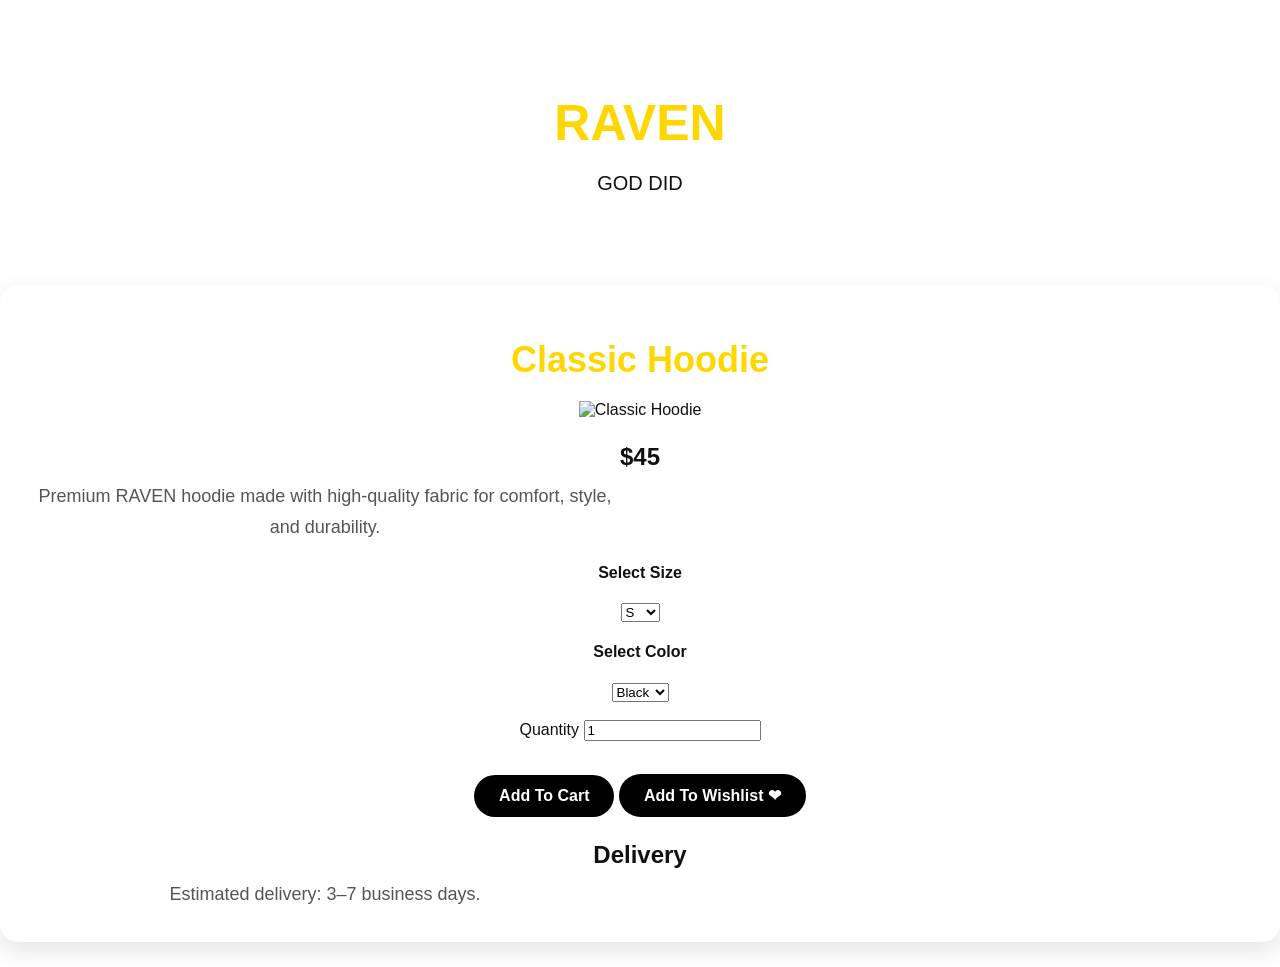
==== product.html @ d8097f99 "Premium homepage and store structure" ====
<!DOCTYPE html>
<html lang="en">
<head>
<meta charset="UTF-8">
<meta name="viewport" content="width=device-width, initial-scale=1.0">
<title>RAVEN Product</title>
<link rel="stylesheet" href="style.css">
</head>

<body>

<header>
<h1>RAVEN</h1>
<p>GOD DID</p>
</header>

<section class="product">

<h2>Classic Hoodie</h2>

<img src="images/classic-hoodie.jpg" alt="Classic Hoodie" width="300">

<h3>$45</h3>

<p>
Premium RAVEN hoodie made with high-quality fabric for comfort,
style, and durability.
</p>

<h4>Select Size</h4>

<select>
<option>S</option>
<option>M</option>
<option>L</option>
<option>XL</option>
</select>

<h4>Select Color</h4>

<select>
<option>Black</option>
<option>White</option>
<option>Red</option>
<option>Grey</option>
</select>

<br><br>

<label>Quantity</label>

<input type="number" value="1" min="1">

<br><br>

<button>Add To Cart</button>

<button>Add To Wishlist ❤</button>

<h3>Delivery</h3>

<p>
Estimated delivery: 3–7 business days.
</p>

</section>

</body>
</html>
---- style.css ----
body {
    background-color: black;
    color: white;
    font-family: Arial, sans-serif;
    text-align: center;
    margin: 0;
    padding: 0;
}


header {
    padding: 60px 20px;
}

h1 {
    color: gold;
    font-size: 50px;
    margin-bottom: 10px;
}

p {
    font-size: 20px;
    margin-bottom: 30px;
}

button {
    background: gold;
    color: black;
    border: none;
    padding: 15px 35px;
    font-size: 18px;
    border-radius: 30px;
    font-weight: bold;
}

section {
    padding: 50px 20px;
}

section h2 {
    color: gold;
    font-size: 36px;
    margin-bottom: 20px;
}

section p {
    max-width: 600px;
    margin: 0 auto;
    font-size: 18px;
    line-height: 1.7;
}

.product-card {
    background-color: #1a1a1a;
    border: 2px solid gold;
    border-radius: 20px;
    padding: 25px;
    margin: 40px auto;
    max-width: 320px;
}

.product-card h3 {
    color: gold;
    margin-bottom: 15px;
}

.product-card h4 {
    color: gold;
    font-size: 24px;
    margin: 20px 0;
}

.product-card button {
    width: 100%;
}
.product-card {
    background-color: #1a1a1a;
    border: 2px solid gold;
    border-radius: 20px;
    padding: 25px;
    margin: 40px auto;
    max-width: 320px;
}

.product-card h3 {
    color: gold;
    margin-bottom: 15px;
}

.product-card h4 {
    color: gold;
    font-size: 24px;
    margin: 20px 0;
}

.product-card button {
    width: 100%;
}

nav {
    margin-bottom: 40px;
}

nav a {
    color: gold;
    text-decoration: none;
    margin: 0 12px;
    font-size: 18px;
    font-weight: bold;
}

nav a:hover {
    color: white;
}
/* ================= SHOP PAGE ================= */

.shop{
    width:90%;
    margin:auto;
    padding:40px 0;
}

.shop h2{
    color:#111;
    font-size:30px;
    margin-top:50px;
    margin-bottom:25px;
    border-left:6px solid red;
    padding-left:15px;
}

.product{
    background:#ffffff;
    border-radius:15px;
    padding:25px;
    margin-bottom:25px;
    box-shadow:0 8px 20px rgba(0,0,0,.08);
    transition:.3s;
}

.product:hover{
    transform:translateY(-8px);
}

.product h3{
    font-size:24px;
    margin-bottom:10px;
}

.product p{
    color:#555;
    margin:8px 0;
}

.product button{
    margin-top:15px;
    background:#000;
    color:#fff;
    border:none;
    padding:12px 25px;
    border-radius:30px;
    cursor:pointer;
    font-size:16px;
}

.product button:hover{
    background:red;
}
/* ===========================
   RAVEN LIGHT & DARK THEME
=========================== */

:root{
    --bg:#ffffff;
    --text:#111111;
    --card:#ffffff;
    --accent:#d40000;
    --shadow:rgba(0,0,0,.10);
}

@media (prefers-color-scheme: dark){

:root{
    --bg:#0f0f0f;
    --text:#ffffff;
    --card:#1b1b1b;
    --accent:#ff2d2d;
    --shadow:rgba(255,255,255,.05);
}

}

body{
    background:var(--bg);
    color:var(--text);
    transition:.3s;
}

header{
    background:var(--bg);
    color:var(--text);
}

.product{
    background:var(--card);
    color:var(--text);
    box-shadow:0 10px 25px var(--shadow);
    border-radius:18px;
}

button{
    background:var(--accent);
    color:white;
    border:none;
    border-radius:30px;
    padding:14px 28px;
    font-weight:bold;
    transition:.3s;
}

button:hover{
    transform:scale(1.05);
}
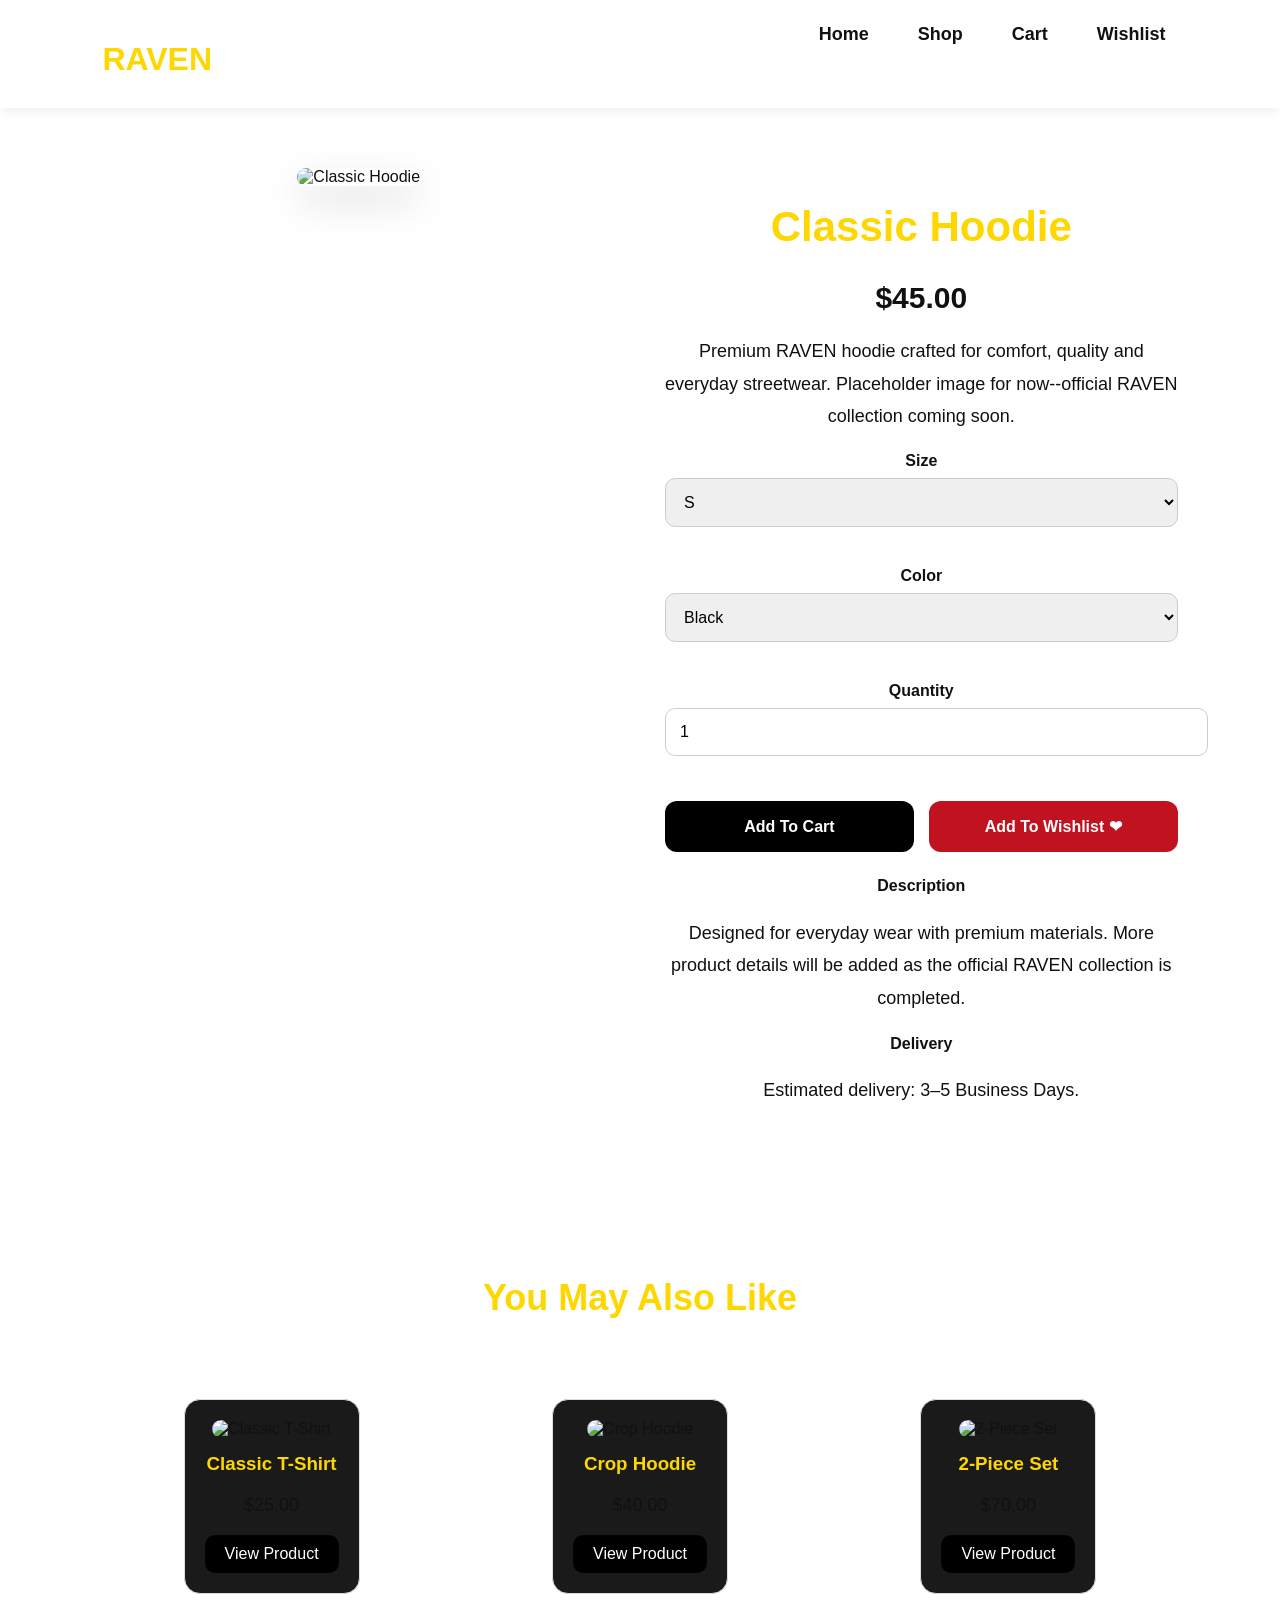
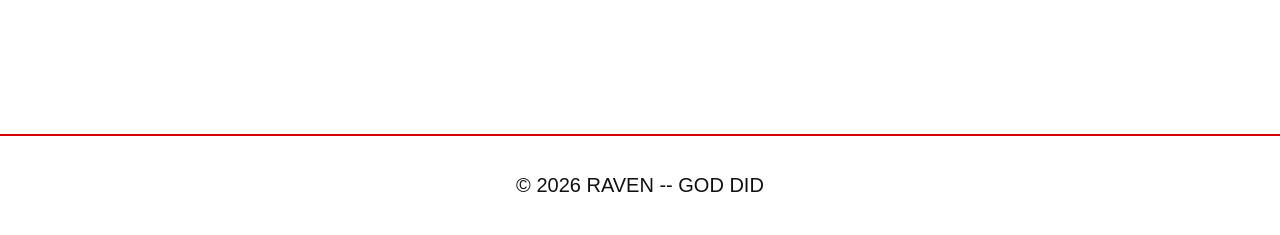
==== commit 6d2d4a29: "Complete website pages and layout improvements" ====
--- a/product.html
+++ b/product.html
@@ -3,31 +3,43 @@
 <head>
 <meta charset="UTF-8">
 <meta name="viewport" content="width=device-width, initial-scale=1.0">
-<title>RAVEN Product</title>
+<title>RAVEN | Product</title>
 <link rel="stylesheet" href="style.css">
 </head>
 
 <body>
 
-<header>
-<h1>RAVEN</h1>
-<p>GOD DID</p>
+<header class="navbar">
+    <h1>RAVEN</h1>
+
+    <nav>
+        <a href="index.html">Home</a>
+        <a href="shop.html">Shop</a>
+        <a href="cart.html">Cart</a>
+        <a href="wishlist.html">Wishlist</a>
+    </nav>
 </header>
 
-<section class="product">
+<section class="product-page">
+
+<div class="product-image">
+
+<img src="images/classic-hoodie.jpg" alt="Classic Hoodie">
+
+</div>
+
+<div class="product-info">
 
 <h2>Classic Hoodie</h2>
 
-<img src="images/classic-hoodie.jpg" alt="Classic Hoodie" width="300">
-
-<h3>$45</h3>
+<h3>$45.00</h3>
 
 <p>
-Premium RAVEN hoodie made with high-quality fabric for comfort,
-style, and durability.
+Premium RAVEN hoodie crafted for comfort, quality and everyday streetwear.
+Placeholder image for now--official RAVEN collection coming soon.
 </p>
 
-<h4>Select Size</h4>
+<label>Size</label>
 
 <select>
 <option>S</option>
@@ -36,34 +48,83 @@
 <option>XL</option>
 </select>
 
-<h4>Select Color</h4>
+<label>Color</label>
 
 <select>
 <option>Black</option>
 <option>White</option>
+<option>Grey</option>
 <option>Red</option>
-<option>Grey</option>
+<option>Pink</option>
+<option>Blue</option>
+<option>Purple</option>
 </select>
-
-<br><br>
 
 <label>Quantity</label>
 
 <input type="number" value="1" min="1">
 
-<br><br>
+<div class="buttons">
 
 <button>Add To Cart</button>
 
 <button>Add To Wishlist ❤</button>
 
-<h3>Delivery</h3>
+</div>
+
+<h4>Description</h4>
 
 <p>
-Estimated delivery: 3–7 business days.
+Designed for everyday wear with premium materials.
+More product details will be added as the official RAVEN collection is completed.
 </p>
+
+<h4>Delivery</h4>
+
+<p>
+Estimated delivery:
+3–5 Business Days.
+</p>
+
+</div>
+
+</section>
+<section class="related-products">
+
+<h2>You May Also Like</h2>
+
+<div class="product-grid">
+
+<div class="product-card">
+<img src="images/classic-tshirt.jpg" alt="Classic T-Shirt">
+<h3>Classic T-Shirt</h3>
+<p>$25.00</p>
+<a href="product.html">View Product</a>
+</div>
+
+<div class="product-card">
+<img src="images/crop-hoodie.jpg" alt="Crop Hoodie">
+<h3>Crop Hoodie</h3>
+<p>$40.00</p>
+<a href="product.html">View Product</a>
+</div>
+
+<div class="product-card">
+<img src="images/jogger-set.jpg" alt="2-Piece Set">
+<h3>2-Piece Set</h3>
+<p>$70.00</p>
+<a href="product.html">View Product</a>
+</div>
+
+</div>
 
 </section>
 
+<footer>
+
+<p>© 2026 RAVEN -- GOD DID</p>
+
+</footer>
+
 </body>
 </html>
--- a/style.css
+++ b/style.css
@@ -220,4 +220,790 @@
 
 button:hover{
     transform:scale(1.05);
+}
+
+/* ======= RAVEN NAVIGATION ======= */
+
+.navbar{
+    display:flex;
+    justify-content:space-between;
+    align-items:center;
+    padding:20px 8%;
+    background:var(--bg);
+    position:sticky;
+    top:0;
+    z-index:1000;
+}
+
+.logo{
+    font-size:32px;
+    font-weight:900;
+    letter-spacing:3px;
+}
+
+nav{
+    display:flex;
+    gap:20px;
+}
+
+nav a{
+    text-decoration:none;
+    color:var(--text);
+    font-weight:600;
+    transition:.3s;
+}
+
+nav a:hover{
+    color:var(--accent);
+}
+
+/* ======= HERO SECTION ======= */
+
+.hero{
+    min-height:85vh;
+    display:flex;
+    flex-direction:column;
+    justify-content:center;
+    align-items:center;
+    text-align:center;
+    padding:40px 20px;
+}
+
+.hero h2{
+    font-size:60px;
+    font-weight:900;
+    margin-bottom:20px;
+    letter-spacing:4px;
+    color:var(--text);
+}
+
+.hero p{
+    max-width:650px;
+    font-size:20px;
+    line-height:1.8;
+    color:var(--text);
+    margin-bottom:35px;
+}
+
+.hero button{
+    background:var(--accent);
+    color:#fff;
+    border:none;
+    padding:16px 40px;
+    font-size:18px;
+    font-weight:bold;
+    border-radius:40px;
+    cursor:pointer;
+    transition:0.3s;
+}
+
+.hero button:hover{
+    transform:translateY(-3px);
+    box-shadow:0 10px 25px rgba(212,0,0,0.3);
+}
+
+/* ======= FEATURED COLLECTION ======= */
+
+.featured{
+    padding:80px 8%;
+}
+
+.featured h2{
+    text-align:center;
+    font-size:38px;
+    margin-bottom:40px;
+    color:var(--text);
+}
+
+.featured .product{
+    max-width:320px;
+    margin:20px auto;
+    text-align:center;
+    overflow:hidden;
+}
+
+.featured .product img{
+    width:100%;
+    max-width:250px;
+    border-radius:15px;
+    margin-bottom:20px;
+}
+
+.featured .product h3{
+    font-size:24px;
+    margin-bottom:10px;
+}
+
+.featured .product p{
+    margin-bottom:20px;
+    color:#777;
+}
+
+.featured .product button{
+    width:100%;
+}
+
+/* ======= FOOTER ======= */
+
+footer{
+    background:var(--card);
+    text-align:center;
+    padding:50px 20px;
+    margin-top:60px;
+    border-top:2px solid var(--accent);
+}
+
+footer h2{
+    font-size:32px;
+    margin-bottom:10px;
+    color:var(--text);
+    letter-spacing:2px;
+}
+
+footer p{
+    color:var(--text);
+    margin:8px 0;
+}
+
+/* ===== SHOP GRID ===== */
+
+.featured{
+    display:grid;
+    grid-template-columns:repeat(auto-fit,minmax(250px,1fr));
+    gap:30px;
+    padding:60px 8%;
+}
+
+.featured h2{
+    grid-column:1/-1;
+}
+
+.product{
+    background:var(--card);
+    padding:20px;
+    border-radius:18px;
+    text-align:center;
+    box-shadow:0 10px 25px var(--shadow);
+    transition:.3s;
+}
+
+.product:hover{
+    transform:translateY(-8px);
+}
+
+.product img{
+    width:100%;
+    border-radius:12px;
+    margin-bottom:15px;
+}
+
+.product h3{
+    margin:10px 0;
+}
+
+.product button{
+    width:100%;
+    margin-top:15px;
+}
+
+/* ===== ANNOUNCEMENT BAR ===== */
+
+.announcement{
+    background:var(--accent);
+    color:#fff;
+    text-align:center;
+    padding:12px;
+    font-weight:bold;
+    letter-spacing:1px;
+    font-size:14px;
+}
+
+/* ===== HERO BACKGROUND ===== */
+
+.hero{
+    min-height:90vh;
+    display:flex;
+    flex-direction:column;
+    justify-content:center;
+    align-items:center;
+    text-align:center;
+    padding:40px;
+    background:
+    linear-gradient(rgba(0,0,0,.45),rgba(0,0,0,.45)),
+    url("images/raven-hero.jpg");
+    background-size:cover;
+    background-position:center;
+    background-repeat:no-repeat;
+}
+
+.hero h2{
+    color:white;
+    font-size:72px;
+    font-weight:900;
+    letter-spacing:5px;
+}
+
+.hero p{
+    color:white;
+    max-width:650px;
+    font-size:20px;
+    margin:25px 0;
+}
+
+/* ===== PRODUCT PAGE ===== */
+
+.product-page{
+    display:flex;
+    flex-wrap:wrap;
+    justify-content:center;
+    align-items:flex-start;
+    gap:50px;
+    padding:60px 8%;
+}
+
+.product-image{
+    flex:1;
+    min-width:300px;
+    text-align:center;
+}
+
+.product-image img{
+    width:100%;
+    max-width:500px;
+    border-radius:18px;
+    box-shadow:0 15px 40px rgba(0,0,0,.15);
+}
+
+.product-info{
+    flex:1;
+    min-width:320px;
+}
+
+.product-info h2{
+    font-size:42px;
+    margin-bottom:10px;
+}
+
+.product-info h3{
+    font-size:30px;
+    margin-bottom:20px;
+}
+
+.product-info p{
+    line-height:1.8;
+    margin-bottom:20px;
+}
+
+.product-info label{
+    display:block;
+    margin-top:20px;
+    margin-bottom:8px;
+    font-weight:bold;
+}
+
+.product-info select,
+.product-info input{
+    width:100%;
+    padding:14px;
+    border-radius:10px;
+    border:1px solid #ccc;
+    margin-bottom:20px;
+    font-size:16px;
+}
+
+.buttons{
+    display:flex;
+    gap:15px;
+    flex-wrap:wrap;
+    margin:25px 0;
+}
+
+.buttons button{
+    flex:1;
+    padding:16px;
+    border:none;
+    border-radius:12px;
+    cursor:pointer;
+    font-size:16px;
+    font-weight:bold;
+}
+
+.buttons button:first-child{
+    background:#000;
+    color:#fff;
+}
+
+.buttons button:last-child{
+    background:#c1121f;
+    color:#fff;
+}
+
+footer{
+    text-align:center;
+    padding:30px;
+    margin-top:40px;
+}
+/* ===== RELATED PRODUCTS ===== */
+
+.related-products{
+    padding:60px 8%;
+}
+
+.related-products h2{
+    text-align:center;
+    margin-bottom:40px;
+    font-size:36px;
+}
+
+.product-grid{
+    display:grid;
+    grid-template-columns:repeat(auto-fit,minmax(250px,1fr));
+    gap:30px;
+}
+
+.product-card{
+    border:1px solid #ddd;
+    border-radius:16px;
+    overflow:hidden;
+    text-align:center;
+    padding:20px;
+    transition:0.3s;
+}
+
+.product-card:hover{
+    transform:translateY(-8px);
+    box-shadow:0 15px 35px rgba(0,0,0,.15);
+}
+
+.product-card img{
+    width:100%;
+    border-radius:12px;
+}
+
+.product-card h3{
+    margin-top:15px;
+}
+
+.product-card a{
+    display:inline-block;
+    margin-top:15px;
+    padding:10px 20px;
+    background:#000;
+    color:#fff;
+    text-decoration:none;
+    border-radius:10px;
+}
+/* ===== WISHLIST ===== */
+
+.wishlist{
+    padding:60px 8%;
+}
+
+.wishlist h2{
+    text-align:center;
+    font-size:40px;
+    margin-bottom:15px;
+}
+
+.wishlist p{
+    text-align:center;
+    margin-bottom:40px;
+}
+/* ===== SEARCH ===== */
+
+.shop-search{
+    display:flex;
+    justify-content:center;
+    margin-bottom:40px;
+}
+
+.shop-search input{
+    width:100%;
+    max-width:500px;
+    padding:16px 20px;
+    border:1px solid #ccc;
+    border-radius:50px;
+    font-size:16px;
+    outline:none;
+    transition:.3s;
+}
+
+.shop-search input:focus{
+    border-color:#000;
+    box-shadow:0 0 12px rgba(0,0,0,.15);
+}
+/* ===== SHOP FILTERS ===== */
+
+.shop-filters{
+    display:flex;
+    flex-wrap:wrap;
+    justify-content:center;
+    gap:12px;
+    margin-bottom:40px;
+}
+
+.shop-filters button{
+    padding:12px 22px;
+    border:none;
+    border-radius:30px;
+    background:#111;
+    color:#fff;
+    cursor:pointer;
+    font-weight:600;
+    transition:0.3s;
+}
+
+.shop-filters button:hover{
+    background:#c1121f;
+}
+/* ===== NAVBAR ===== */
+
+.navbar{
+    display:flex;
+    justify-content:space-between;
+    align-items:center;
+    padding:20px 8%;
+    position:sticky;
+    top:0;
+    background:#fff;
+    z-index:1000;
+    box-shadow:0 2px 12px rgba(0,0,0,.08);
+}
+
+.navbar h1{
+    font-size:32px;
+    font-weight:900;
+}
+
+.navbar nav{
+    display:flex;
+    gap:25px;
+}
+
+.navbar nav a{
+    text-decoration:none;
+    color:#111;
+    font-weight:600;
+    transition:.3s;
+}
+
+.navbar nav a:hover{
+    color:#c1121f;
+}
+/* ===== MOBILE ===== */
+
+@media (max-width:768px){
+
+.navbar{
+    flex-direction:column;
+    gap:15px;
+}
+
+.navbar nav{
+    flex-wrap:wrap;
+    justify-content:center;
+    gap:15px;
+}
+
+.product-page{
+    padding:30px 5%;
+}
+
+.related-products{
+    padding:30px 5%;
+}
+
+.shop-filters{
+    gap:8px;
+}
+
+.shop-filters button{
+    font-size:14px;
+    padding:10px 16px;
+}
+
+/* ===== PREMIUM FOOTER ===== */
+
+.footer{
+    display:grid;
+    grid-template-columns:repeat(auto-fit,minmax(250px,1fr));
+    gap:40px;
+    padding:60px 8%;
+    background:#111;
+    color:#fff;
+}
+
+.footer h2,
+.footer h3{
+    margin-bottom:20px;
+}
+
+.footer a{
+    display:block;
+    color:#fff;
+    text-decoration:none;
+    margin-bottom:12px;
+    transition:.3s;
+}
+
+.footer a:hover{
+    color:#c1121f;
+}
+
+.footer-contact p,
+.footer-logo p{
+    line-height:1.8;
+}
+
+.copyright{
+    background:#000;
+    color:#fff;
+    text-align:center;
+    padding:20px;
+}
+/* ===== FEATURED COLLECTIONS ===== */
+
+.featured{
+    padding:80px 8%;
+    text-align:center;
+}
+
+.featured h2{
+    font-size:42px;
+    margin-bottom:50px;
+}
+
+.featured-grid{
+    display:grid;
+    grid-template-columns:repeat(auto-fit,minmax(280px,1fr));
+    gap:30px;
+}
+
+.featured-card{
+    padding:40px;
+    border-radius:20px;
+    background:#f5f5f5;
+    transition:.3s;
+}
+
+.featured-card:hover{
+    transform:translateY(-10px);
+    box-shadow:0 15px 35px rgba(0,0,0,.15);
+}
+
+.featured-card h3{
+    margin-bottom:20px;
+    font-size:28px;
+}
+
+.featured-card p{
+    line-height:1.8;
+    margin-bottom:25px;
+}
+
+.featured-card a{
+    display:inline-block;
+    padding:12px 28px;
+    background:#111;
+    color:#fff;
+    text-decoration:none;
+    border-radius:30px;
+    transition:.3s;
+}
+
+.featured-card a:hover{
+    background:#c1121f;
+}
+/* ===== BEST SELLERS ===== */
+
+.best-sellers{
+    padding:80px 8%;
+    text-align:center;
+}
+
+.best-sellers h2{
+    font-size:42px;
+    margin-bottom:50px;
+}
+/* ===== CHECKOUT ===== */
+
+.checkout{
+    max-width:700px;
+    margin:60px auto;
+    padding:40px;
+}
+
+.checkout h2{
+    text-align:center;
+    margin-bottom:40px;
+    font-size:40px;
+}
+
+.checkout form{
+    display:flex;
+    flex-direction:column;
+}
+
+.checkout label{
+    margin-top:20px;
+    margin-bottom:8px;
+    font-weight:bold;
+}
+
+.checkout input,
+.checkout select{
+    padding:15px;
+    border:1px solid #ccc;
+    border-radius:10px;
+    font-size:16px;
+}
+
+.checkout button{
+    margin-top:35px;
+    padding:16px;
+    border:none;
+    border-radius:10px;
+    background:#111;
+    color:white;
+    font-size:18px;
+    cursor:pointer;
+    transition:.3s;
+}
+
+.checkout button:hover{
+    background:#c1121f;
+}
+/* ===== ORDER CONFIRMATION ===== */
+
+.confirmation{
+    text-align:center;
+    padding:100px 8%;
+}
+
+.confirmation h2{
+    font-size:48px;
+    margin-bottom:25px;
+}
+
+.confirmation p{
+    font-size:18px;
+    margin-bottom:20px;
+    line-height:1.8;
+}
+
+.back-home{
+    display:inline-block;
+    margin-top:30px;
+    padding:15px 35px;
+    background:#111;
+    color:#fff;
+    text-decoration:none;
+    border-radius:10px;
+    transition:.3s;
+}
+
+.back-home:hover{
+    background:#c1121f;
+}
+/* ===== ABOUT PAGE ===== */
+
+.about{
+    max-width:900px;
+    margin:60px auto;
+    padding:40px;
+    line-height:1.9;
+}
+
+.about h2{
+    text-align:center;
+    font-size:42px;
+    margin-bottom:30px;
+}
+
+.about h3{
+    margin-top:35px;
+    margin-bottom:15px;
+    color:#111;
+}
+/* ===== CONTACT PAGE ===== */
+
+.contact{
+    max-width:800px;
+    margin:60px auto;
+    padding:40px;
+}
+
+.contact h2{
+    text-align:center;
+    font-size:42px;
+    margin-bottom:20px;
+}
+
+.contact p{
+    text-align:center;
+    margin-bottom:40px;
+    line-height:1.8;
+}
+
+.contact form{
+    display:flex;
+    flex-direction:column;
+}
+
+.contact label{
+    margin-top:20px;
+    margin-bottom:8px;
+    font-weight:bold;
+}
+
+.contact input,
+.contact textarea{
+    padding:15px;
+    border:1px solid #ccc;
+    border-radius:10px;
+    font-size:16px;
+}
+
+.contact button{
+    margin-top:30px;
+    padding:16px;
+    border:none;
+    border-radius:10px;
+    background:#111;
+    color:#fff;
+    font-size:18px;
+    cursor:pointer;
+    transition:.3s;
+}
+
+.contact button:hover{
+    background:#c1121f;
+}
+/* ===== FAQ PAGE ===== */
+
+.faq{
+    max-width:900px;
+    margin:60px auto;
+    padding:40px;
+}
+
+.faq h2{
+    text-align:center;
+    font-size:42px;
+    margin-bottom:40px;
+}
+
+.faq-item{
+    background:#f8f8f8;
+    padding:25px;
+    border-radius:15px;
+    margin-bottom:20px;
+}
+
+.faq-item h3{
+    margin-bottom:12px;
+}
+
+.faq-item p{
+    line-height:1.8;
 }
